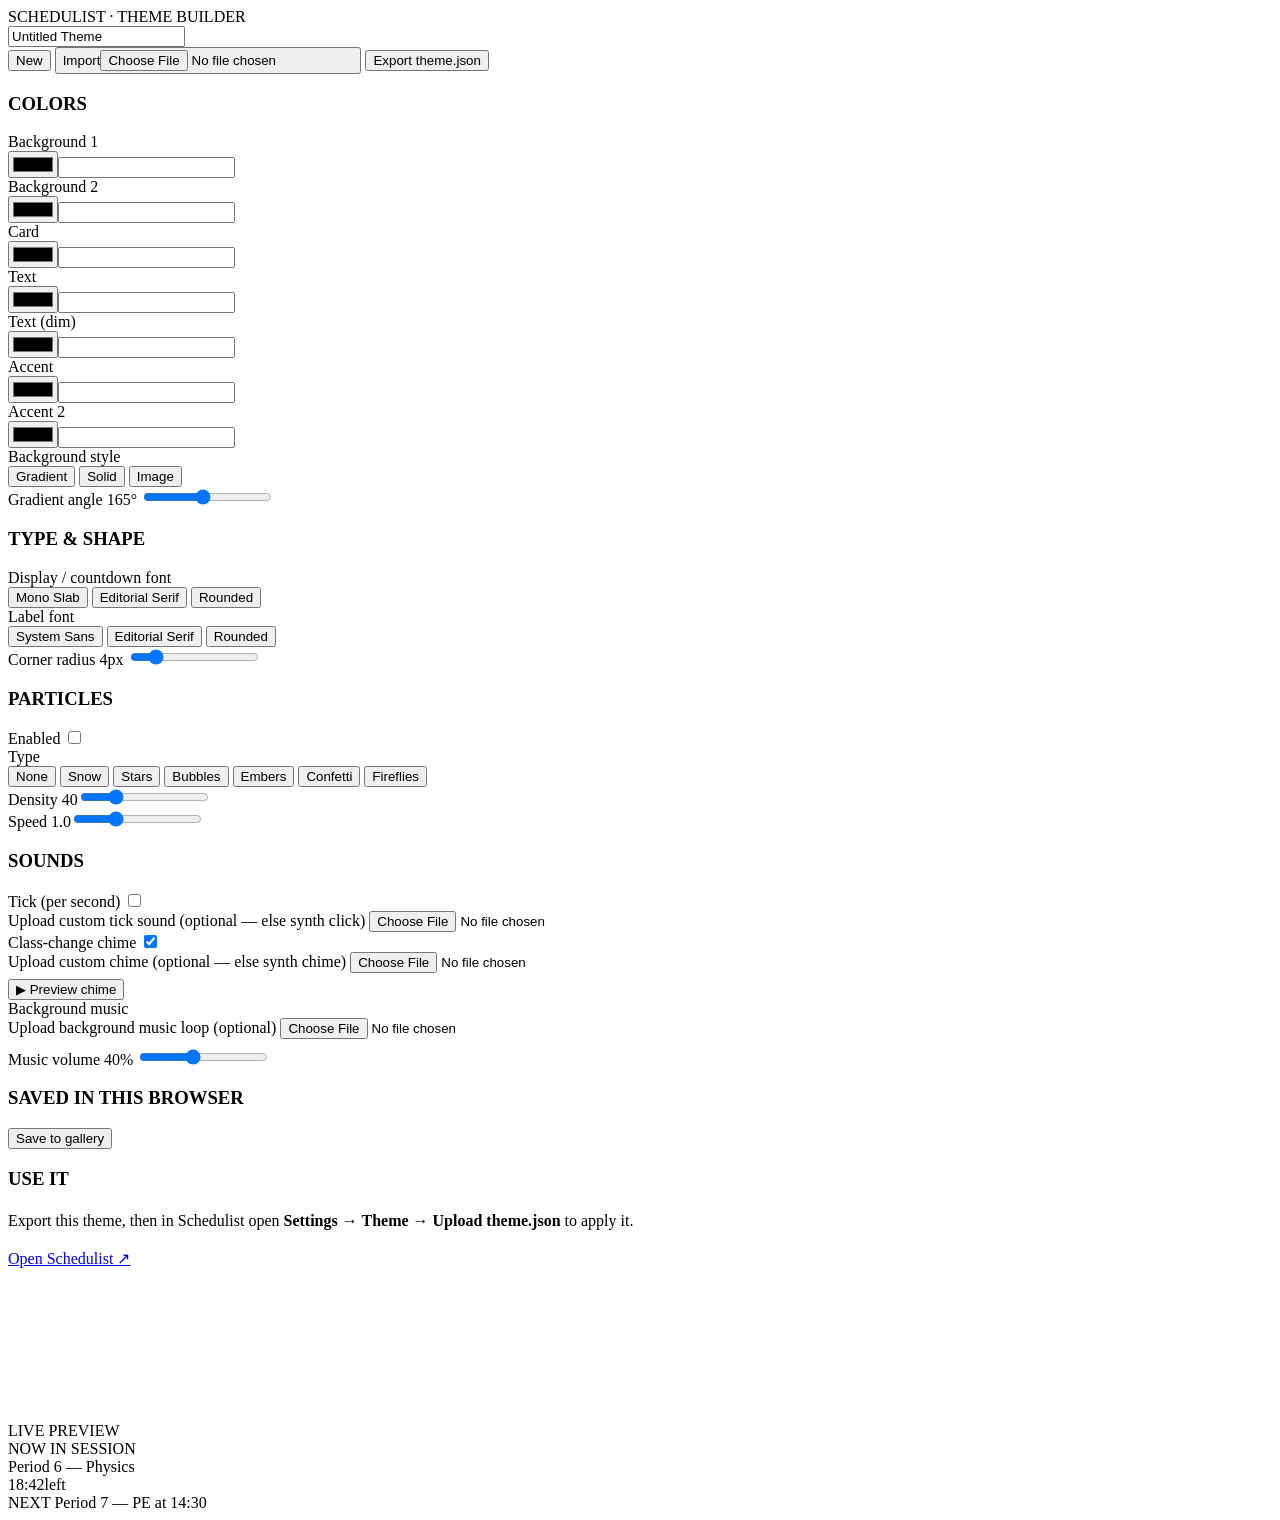
==== theme-builder.html @ 71b68a85 "Add files via upload" ====
<!doctype html>
<html lang="en">
<head>
<meta charset="utf-8">
<meta name="viewport" content="width=device-width, initial-scale=1">
<title>Schedulist — Theme Builder</title>
<link rel="stylesheet" href="css/style.css">
<link rel="stylesheet" href="css/theme-builder.css">
</head>
<body class="bg-gradient">
<div class="builder">

  <!-- ===== CONTROLS ===== -->
  <div class="controls">
    <div class="controls-header">
      <div class="kicker">SCHEDULIST · THEME BUILDER</div>
      <input type="text" id="themeName" class="theme-name-input" value="Untitled Theme">
      <div class="btn-row">
        <button class="btn small" id="newThemeBtn">New</button>
        <button class="btn file-btn small">Import<input type="file" id="importFile" accept=".json"></button>
        <button class="btn primary small" id="exportBtn">Export theme.json</button>
      </div>
    </div>

    <div class="section">
      <h3>COLORS</h3>
      <div class="two-col">
        <div class="field"><label>Background 1</label><div class="color-field"><input type="color" id="c_bg1"><input type="text" id="c_bg1_hex"></div></div>
        <div class="field"><label>Background 2</label><div class="color-field"><input type="color" id="c_bg2"><input type="text" id="c_bg2_hex"></div></div>
        <div class="field"><label>Card</label><div class="color-field"><input type="color" id="c_card"><input type="text" id="c_card_hex"></div></div>
        <div class="field"><label>Text</label><div class="color-field"><input type="color" id="c_text"><input type="text" id="c_text_hex"></div></div>
        <div class="field"><label>Text (dim)</label><div class="color-field"><input type="color" id="c_textDim"><input type="text" id="c_textDim_hex"></div></div>
        <div class="field"><label>Accent</label><div class="color-field"><input type="color" id="c_accent"><input type="text" id="c_accent_hex"></div></div>
        <div class="field"><label>Accent 2</label><div class="color-field"><input type="color" id="c_accent2"><input type="text" id="c_accent2_hex"></div></div>
      </div>
      <div class="field">
        <label>Background style</label>
        <div class="chip-row" id="bgTypeChips">
          <button class="chip" data-v="gradient">Gradient</button>
          <button class="chip" data-v="solid">Solid</button>
          <button class="chip" data-v="image">Image</button>
        </div>
      </div>
      <div class="field" id="gradAngleField">
        <label>Gradient angle <span class="range-value" id="angleVal">165°</span></label>
        <input type="range" id="bgAngle" min="0" max="360" value="165">
      </div>
      <div class="field" id="bgImageField" style="display:none;">
        <div class="upload-drop" id="bgImageDrop">
          Click or drop a background image
          <input type="file" id="bgImageFile" accept="image/*">
          <img id="bgImageThumb" class="thumb-preview" style="display:none;">
        </div>
        <div class="field" style="margin-top:8px;">
          <label>Dim overlay <span class="range-value" id="dimVal">0%</span></label>
          <input type="range" id="bgDim" min="0" max="80" value="0">
        </div>
      </div>
    </div>

    <div class="section">
      <h3>TYPE &amp; SHAPE</h3>
      <div class="field">
        <label>Display / countdown font</label>
        <div class="chip-row" id="fontDisplayChips">
          <button class="chip" data-v="mono-slab">Mono Slab</button>
          <button class="chip" data-v="serif-editorial">Editorial Serif</button>
          <button class="chip" data-v="rounded-friendly">Rounded</button>
        </div>
      </div>
      <div class="field">
        <label>Label font</label>
        <div class="chip-row" id="fontLabelChips">
          <button class="chip" data-v="system-sans">System Sans</button>
          <button class="chip" data-v="serif-editorial">Editorial Serif</button>
          <button class="chip" data-v="rounded-friendly">Rounded</button>
        </div>
      </div>
      <div class="field">
        <label>Corner radius <span class="range-value" id="radiusVal">4px</span></label>
        <input type="range" id="radius" min="0" max="24" value="4">
      </div>
    </div>

    <div class="section">
      <h3>PARTICLES</h3>
      <div class="row"><span class="label">Enabled</span>
        <label class="switch"><input type="checkbox" id="particlesEnabled"><span class="slider"></span></label>
      </div>
      <div class="field">
        <label>Type</label>
        <div class="chip-row" id="particleTypeChips">
          <button class="chip" data-v="none">None</button>
          <button class="chip" data-v="snow">Snow</button>
          <button class="chip" data-v="stars">Stars</button>
          <button class="chip" data-v="bubbles">Bubbles</button>
          <button class="chip" data-v="embers">Embers</button>
          <button class="chip" data-v="confetti">Confetti</button>
          <button class="chip" data-v="fireflies">Fireflies</button>
        </div>
      </div>
      <div class="two-col">
        <div class="field"><label>Density <span class="range-value" id="densityVal">40</span></label><input type="range" id="particleDensity" min="4" max="150" value="40"></div>
        <div class="field"><label>Speed <span class="range-value" id="speedVal">1.0</span></label><input type="range" id="particleSpeed" min="1" max="30" value="10"></div>
      </div>
    </div>

    <div class="section">
      <h3>SOUNDS</h3>
      <div class="field">
        <div class="sound-row">
          <span class="name">Tick (per second)</span>
          <label class="switch"><input type="checkbox" id="tickEnabled"><span class="slider"></span></label>
        </div>
        <div class="upload-drop" id="tickDrop">Upload custom tick sound (optional — else synth click)
          <input type="file" id="tickFile" accept="audio/*">
        </div>
        <audio class="mini" id="tickPreview" controls style="display:none;margin-top:6px;"></audio>
      </div>
      <div class="field">
        <div class="sound-row">
          <span class="name">Class-change chime</span>
          <label class="switch"><input type="checkbox" id="chimeEnabled" checked><span class="slider"></span></label>
        </div>
        <div class="upload-drop" id="chimeDrop">Upload custom chime (optional — else synth chime)
          <input type="file" id="chimeFile" accept="audio/*">
        </div>
        <audio class="mini" id="chimePreview" controls style="display:none;margin-top:6px;"></audio>
        <button class="mini-btn" id="previewChimeBtn" style="margin-top:6px;">▶ Preview chime</button>
      </div>
      <div class="field">
        <div class="sound-row">
          <span class="name">Background music</span>
        </div>
        <div class="upload-drop" id="musicDrop">Upload background music loop (optional)
          <input type="file" id="musicFile" accept="audio/*">
        </div>
        <audio class="mini" id="musicPreview" controls style="display:none;margin-top:6px;"></audio>
        <div class="field" style="margin-top:8px;">
          <label>Music volume <span class="range-value" id="volVal">40%</span></label>
          <input type="range" id="musicVolume" min="0" max="100" value="40">
        </div>
      </div>
    </div>

    <div class="section">
      <h3>SAVED IN THIS BROWSER</h3>
      <div class="gallery-list" id="galleryList"></div>
      <div class="btn-row" style="margin-top:10px;">
        <button class="btn small" id="saveGalleryBtn">Save to gallery</button>
      </div>
    </div>

    <div class="section">
      <h3>USE IT</h3>
      <p class="hint" style="line-height:1.5;">Export this theme, then in Schedulist open <strong>Settings → Theme → Upload theme.json</strong> to apply it.</p>
      <a class="btn small" href="index.html" target="_blank">Open Schedulist ↗</a>
    </div>
  </div>

  <!-- ===== PREVIEW ===== -->
  <div class="preview-pane" id="previewPane">
    <div id="bgImageLayer" aria-hidden="true"></div>
    <div id="bgDimLayer" aria-hidden="true"></div>
    <div id="particleCanvasWrap" aria-hidden="true"><canvas id="particleCanvas"></canvas></div>
    <div class="preview-inner">
      <div class="preview-note">LIVE PREVIEW</div>
      <div class="app" style="justify-content:center;">
        <div class="board">
          <div class="state-strip">NOW IN SESSION</div>
          <div class="period-name">Period 6 — Physics</div>
          <div class="countdown-wrap"><div class="countdown" id="previewCountdown">18:42<span class="unit">left</span></div></div>
          <div class="progress-track"><div class="progress-fill" style="width:62%;"></div></div>
          <div class="up-next"><span class="label">NEXT</span> <span class="name">Period 7 — PE at 14:30</span></div>
        </div>
      </div>
    </div>
  </div>
</div>

<script src="js/theme.js"></script>
<script src="js/particles.js"></script>
<script src="js/theme-builder.js"></script>
</body>
</html>
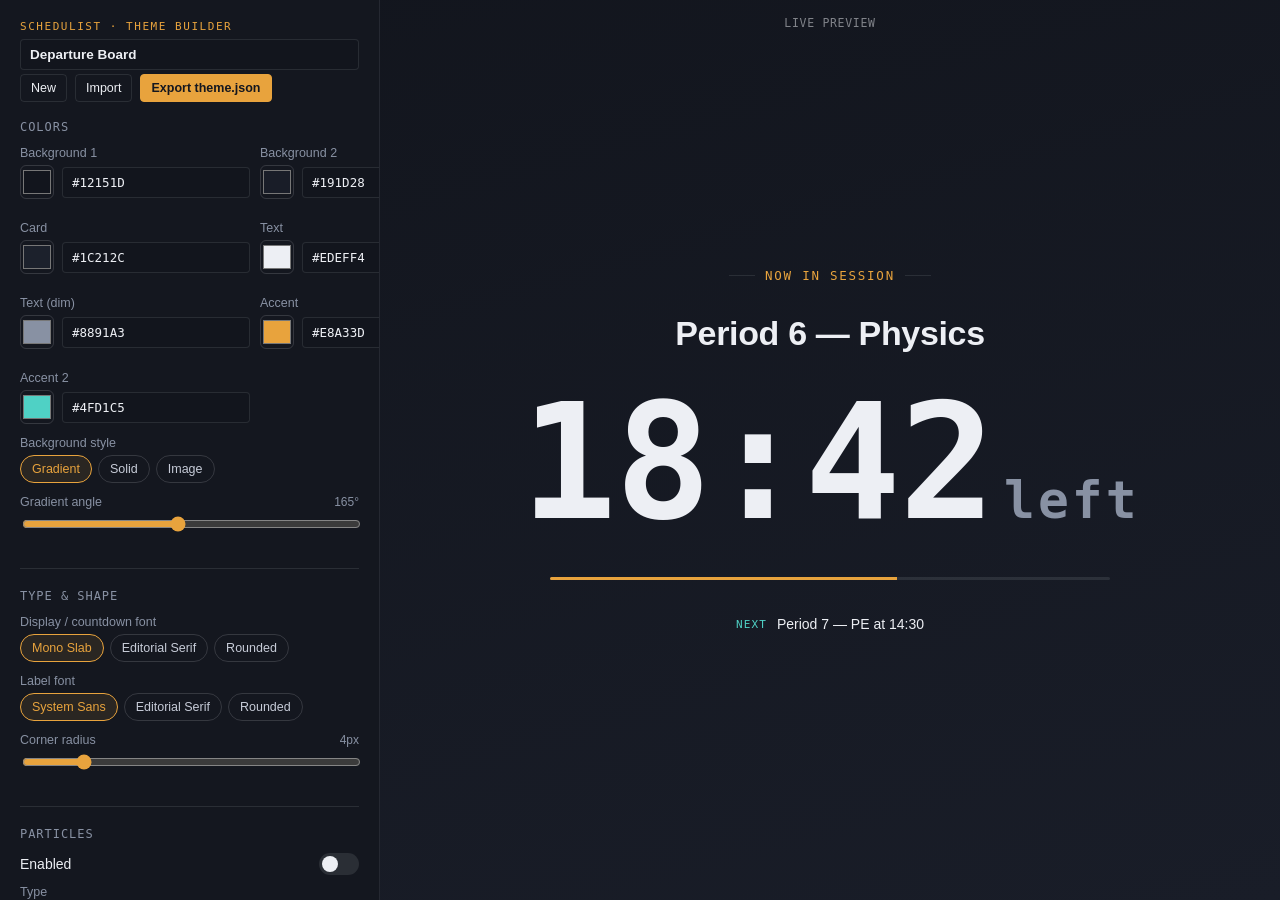
==== commit c5f3624f: "Add files via upload" ====
--- a/theme-builder.html
+++ b/theme-builder.html
@@ -106,6 +106,19 @@
     </div>
 
     <div class="section">
+      <h3>TICK ANIMATION</h3>
+      <div class="field">
+        <label>How the countdown updates each second</label>
+        <div class="chip-row" id="tickStyleChips">
+          <button class="chip" data-v="none">None</button>
+          <button class="chip" data-v="squash">Squash</button>
+          <button class="chip" data-v="rotational">Rotational</button>
+        </div>
+      </div>
+      <button class="mini-btn" id="previewTickBtn" type="button">▶ Preview tick</button>
+    </div>
+
+    <div class="section">
       <h3>SOUNDS</h3>
       <div class="field">
         <div class="sound-row">
--- a/css/style.css
+++ b/css/style.css
@@ -0,0 +1,247 @@
+:root {
+  --c-bg1: #12151D;
+  --c-bg2: #191D28;
+  --c-card: #1C212C;
+  --c-border: rgba(237,239,244,0.10);
+  --c-text: #EDEFF4;
+  --c-text-dim: #8891A3;
+  --c-accent: #E8A33D;
+  --c-accent2: #4FD1C5;
+  --c-progress-track: rgba(237,239,244,0.10);
+  --radius: 4px;
+  --font-display: 'JetBrains Mono','Space Mono','SF Mono','Cascadia Code','Roboto Mono',ui-monospace,monospace;
+  --font-label: -apple-system,BlinkMacSystemFont,'Segoe UI',Roboto,'Helvetica Neue',Arial,sans-serif;
+  --bg-angle: 165deg;
+}
+
+* { box-sizing: border-box; }
+html, body { height: 100%; }
+body {
+  margin: 0;
+  min-height: 100vh;
+  font-family: var(--font-label);
+  color: var(--c-text);
+  background: var(--c-bg1);
+  overflow-x: hidden;
+  -webkit-font-smoothing: antialiased;
+}
+body.bg-gradient { background: linear-gradient(var(--bg-angle), var(--c-bg1), var(--c-bg2)); }
+body.bg-solid { background: var(--c-bg1); }
+
+#bgImageLayer {
+  position: fixed; inset: 0; z-index: 0;
+  background-position: center; background-repeat: no-repeat;
+  opacity: 0; transition: opacity .6s ease;
+  pointer-events: none;
+}
+#bgDimLayer {
+  position: fixed; inset: 0; z-index: 1;
+  background: #000; opacity: 0; pointer-events: none;
+  transition: opacity .4s ease;
+}
+#particleCanvasWrap {
+  position: fixed; inset: 0; z-index: 2; pointer-events: none;
+}
+#particleCanvas { display: block; width: 100%; height: 100%; }
+
+a { color: inherit; }
+
+.app {
+  position: relative; z-index: 3;
+  min-height: 100vh;
+  display: flex; flex-direction: column;
+  padding: clamp(16px, 3vw, 40px);
+}
+
+/* ---------- Top bar ---------- */
+.topbar {
+  display: flex; align-items: center; justify-content: space-between;
+  gap: 16px; margin-bottom: clamp(24px, 4vw, 48px);
+}
+.brand { display: flex; align-items: baseline; gap: 10px; }
+.brand-mark {
+  font-family: var(--font-display);
+  font-size: 15px; letter-spacing: 0.08em;
+  color: var(--c-accent); border: 1px solid var(--c-border);
+  border-radius: var(--radius); padding: 3px 8px;
+}
+.brand-name { font-size: 15px; color: var(--c-text-dim); letter-spacing: 0.02em; }
+.clock-block { text-align: right; }
+.clock-time {
+  font-family: var(--font-display); font-size: clamp(18px, 2.4vw, 26px);
+  letter-spacing: 0.02em; font-variant-numeric: tabular-nums;
+}
+.clock-date { font-size: 12.5px; color: var(--c-text-dim); margin-top: 2px; }
+
+.topbar-actions { display: flex; gap: 8px; align-items: center; }
+.icon-btn {
+  background: transparent; border: 1px solid var(--c-border); color: var(--c-text-dim);
+  width: 36px; height: 36px; border-radius: var(--radius);
+  display: flex; align-items: center; justify-content: center;
+  cursor: pointer; transition: border-color .15s ease, color .15s ease;
+}
+.icon-btn:hover { color: var(--c-text); border-color: var(--c-accent); }
+.icon-btn svg { width: 17px; height: 17px; }
+
+/* ---------- Main status board ---------- */
+.board {
+  flex: 1; display: flex; flex-direction: column; align-items: center;
+  justify-content: center; gap: clamp(18px, 3vw, 30px);
+  text-align: center;
+}
+.state-strip {
+  display: flex; align-items: center; gap: 10px;
+  font-family: var(--font-display); font-size: 12.5px; letter-spacing: 0.14em;
+  color: var(--c-accent);
+}
+.state-strip::before, .state-strip::after {
+  content: ''; width: 26px; height: 1px; background: var(--c-border);
+}
+.period-name {
+  font-size: clamp(20px, 3.4vw, 34px); font-weight: 600; letter-spacing: -0.01em;
+  max-width: 900px; line-height: 1.2;
+}
+.period-name .dim { color: var(--c-text-dim); font-weight: 400; }
+
+.countdown-wrap { position: relative; display: inline-block; }
+.countdown {
+  font-family: var(--font-display); font-variant-numeric: tabular-nums;
+  font-size: clamp(64px, 14vw, 160px); font-weight: 700; letter-spacing: -0.01em;
+  line-height: 1; color: var(--c-text);
+}
+.countdown .unit { font-size: 0.32em; color: var(--c-text-dim); margin-left: 10px; letter-spacing: 0.06em; }
+.countdown.flip { animation: flip 0.28s ease; }
+@keyframes flip {
+  0% { transform: scaleY(1); }
+  45% { transform: scaleY(0.28); opacity: .55; }
+  100% { transform: scaleY(1); opacity: 1; }
+}
+@media (prefers-reduced-motion: reduce) { .countdown.flip { animation: none; } }
+
+.progress-track {
+  width: min(560px, 80vw); height: 3px; background: var(--c-progress-track);
+  border-radius: 2px; overflow: hidden; margin-top: 4px;
+}
+.progress-fill { height: 100%; background: var(--c-accent); width: 0%; transition: width 1s linear; }
+
+.up-next {
+  display: flex; align-items: center; gap: 10px; color: var(--c-text-dim);
+  font-size: 14px; margin-top: 6px;
+}
+.up-next .label { font-family: var(--font-display); font-size: 11px; letter-spacing: 0.1em; color: var(--c-accent2); }
+.up-next .name { color: var(--c-text); }
+
+/* ---------- Today strip (bottom timetable) ---------- */
+.today-strip {
+  margin-top: clamp(24px, 4vw, 40px);
+  border-top: 1px solid var(--c-border);
+  padding-top: 14px;
+}
+.today-strip-label {
+  font-family: var(--font-display); font-size: 11px; letter-spacing: 0.12em;
+  color: var(--c-text-dim); margin-bottom: 10px;
+}
+.today-rows { display: flex; flex-direction: column; gap: 0; max-height: 220px; overflow-y: auto; }
+.today-row {
+  display: grid; grid-template-columns: 96px 1fr auto; gap: 14px;
+  align-items: center; padding: 7px 4px; border-radius: var(--radius);
+  font-size: 13.5px; color: var(--c-text-dim);
+}
+.today-row .t { font-family: var(--font-display); font-variant-numeric: tabular-nums; }
+.today-row .n { color: var(--c-text); text-align: left; }
+.today-row .k { font-size: 11px; text-transform: lowercase; color: var(--c-text-dim); }
+.today-row.current { background: rgba(232,163,61,0.08); color: var(--c-text); }
+.today-row.current .t { color: var(--c-accent); }
+.today-row.done { opacity: 0.45; }
+
+.today-strip::-webkit-scrollbar { width: 6px; }
+.today-strip *::-webkit-scrollbar { width: 6px; }
+.today-rows::-webkit-scrollbar-thumb { background: var(--c-border); border-radius: 3px; }
+
+/* ---------- Modal (settings) ---------- */
+.modal-backdrop {
+  position: fixed; inset: 0; background: rgba(6,7,10,0.6); backdrop-filter: blur(3px);
+  z-index: 10; display: flex; align-items: center; justify-content: center;
+  padding: 20px; opacity: 0; pointer-events: none; transition: opacity .18s ease;
+}
+.modal-backdrop.open { opacity: 1; pointer-events: auto; }
+.modal {
+  background: var(--c-card); border: 1px solid var(--c-border); border-radius: calc(var(--radius) + 4px);
+  width: min(520px, 100%); max-height: 86vh; overflow-y: auto;
+  padding: 22px 22px 26px;
+}
+.modal h2 { margin: 0 0 4px; font-size: 17px; }
+.modal .sub { color: var(--c-text-dim); font-size: 13px; margin: 0 0 20px; }
+.section { margin-bottom: 20px; padding-bottom: 20px; border-bottom: 1px solid var(--c-border); }
+.section:last-of-type { border-bottom: none; margin-bottom: 4px; padding-bottom: 0; }
+.section h3 { font-size: 12px; letter-spacing: 0.08em; color: var(--c-text-dim); margin: 0 0 12px; font-family: var(--font-display); font-weight: 500; }
+.row { display: flex; align-items: center; justify-content: space-between; gap: 12px; margin-bottom: 10px; }
+.row:last-child { margin-bottom: 0; }
+.row .label { font-size: 14px; }
+.row .hint { font-size: 12px; color: var(--c-text-dim); margin-top: 2px; }
+
+.btn {
+  font-family: var(--font-label); font-size: 13.5px; padding: 8px 14px;
+  border-radius: var(--radius); border: 1px solid var(--c-border);
+  background: transparent; color: var(--c-text); cursor: pointer;
+  transition: border-color .15s ease, background .15s ease;
+}
+.btn:hover { border-color: var(--c-accent); }
+.btn.primary { background: var(--c-accent); color: #14171F; border-color: var(--c-accent); font-weight: 600; }
+.btn.primary:hover { filter: brightness(1.08); }
+.btn.small { padding: 6px 10px; font-size: 12.5px; }
+.btn-row { display: flex; gap: 8px; flex-wrap: wrap; }
+
+.file-btn { position: relative; overflow: hidden; }
+.file-btn input[type=file] { position: absolute; inset: 0; opacity: 0; cursor: pointer; }
+
+.switch { position: relative; width: 40px; height: 22px; flex-shrink: 0; }
+.switch input { opacity: 0; width: 0; height: 0; }
+.slider {
+  position: absolute; inset: 0; background: var(--c-border); border-radius: 22px;
+  cursor: pointer; transition: background .15s ease;
+}
+.slider::before {
+  content: ''; position: absolute; width: 16px; height: 16px; left: 3px; top: 3px;
+  background: var(--c-text); border-radius: 50%; transition: transform .15s ease;
+}
+.switch input:checked + .slider { background: var(--c-accent); }
+.switch input:checked + .slider::before { transform: translateX(18px); background: #14171F; }
+
+select, input[type=text] {
+  font-family: var(--font-label); background: var(--c-bg1); color: var(--c-text);
+  border: 1px solid var(--c-border); border-radius: var(--radius); padding: 7px 9px; font-size: 13.5px;
+}
+
+.preset-grid { display: grid; grid-template-columns: repeat(2, 1fr); gap: 8px; }
+.preset-swatch {
+  border: 1px solid var(--c-border); border-radius: var(--radius); padding: 10px;
+  cursor: pointer; text-align: left; background: none;
+}
+.preset-swatch:hover { border-color: var(--c-accent); }
+.preset-swatch.active { border-color: var(--c-accent); box-shadow: 0 0 0 1px var(--c-accent); }
+.preset-dots { display: flex; gap: 4px; margin-bottom: 8px; }
+.preset-dots span { width: 12px; height: 12px; border-radius: 3px; display: inline-block; }
+.preset-swatch .pname { font-size: 12.5px; color: var(--c-text); }
+
+.modal-close { float: right; }
+
+.status-msg { font-size: 12.5px; color: var(--c-accent2); margin-top: 8px; min-height: 16px; }
+.status-msg.err { color: #FF7A7A; }
+
+.kiosk .topbar, .kiosk .today-strip { display: none; }
+.kiosk .board { gap: clamp(24px, 4vw, 46px); }
+
+@media (max-width: 560px) {
+  .today-row { grid-template-columns: 78px 1fr; }
+  .today-row .k { display: none; }
+  .clock-date { display: none; }
+  .brand-name { display: none; }
+}
+
+.visually-hidden {
+  position: absolute; width: 1px; height: 1px; overflow: hidden;
+  clip: rect(0,0,0,0); white-space: nowrap;
+}
+
+:focus-visible { outline: 2px solid var(--c-accent2); outline-offset: 2px; }
--- a/css/theme-builder.css
+++ b/css/theme-builder.css
@@ -0,0 +1,87 @@
+body { background: #0D0F14; }
+
+.builder {
+  display: grid;
+  grid-template-columns: 380px 1fr;
+  min-height: 100vh;
+}
+@media (max-width: 900px) {
+  .builder { grid-template-columns: 1fr; }
+}
+
+.controls {
+  background: #14171F;
+  border-right: 1px solid rgba(237,239,244,0.08);
+  padding: 20px 20px 60px;
+  overflow-y: auto;
+  max-height: 100vh;
+}
+.controls-header { margin-bottom: 18px; }
+.controls-header .kicker {
+  font-family: var(--font-display, monospace); font-size: 11px; letter-spacing: 0.14em;
+  color: #E8A33D; margin-bottom: 6px;
+}
+.theme-name-input {
+  width: 100%; font-size: 18px; font-weight: 600; background: transparent;
+  border: none; border-bottom: 1px solid rgba(237,239,244,0.15); color: #EDEFF4;
+  padding: 4px 0 8px; margin-bottom: 4px;
+}
+.theme-name-input:focus { outline: none; border-color: #E8A33D; }
+
+.field { margin-bottom: 12px; }
+.field label { display: block; font-size: 12.5px; color: #8891A3; margin-bottom: 5px; }
+.field-row { display: flex; gap: 10px; align-items: center; }
+.color-field { display: flex; align-items: center; gap: 8px; }
+.color-field input[type=color] {
+  width: 34px; height: 34px; padding: 0; border: 1px solid rgba(237,239,244,0.15);
+  border-radius: 6px; background: none; cursor: pointer;
+}
+.color-field input[type=text] { flex: 1; font-family: var(--font-display, monospace); font-size: 12.5px; }
+
+.two-col { display: grid; grid-template-columns: 1fr 1fr; gap: 10px; }
+
+input[type=range] { width: 100%; accent-color: #E8A33D; }
+.range-value { font-size: 12px; color: #8891A3; float: right; }
+
+.chip-row { display: flex; flex-wrap: wrap; gap: 6px; }
+.chip {
+  font-size: 12.5px; padding: 6px 11px; border-radius: 20px; cursor: pointer;
+  border: 1px solid rgba(237,239,244,0.15); color: #C7CCD8; background: none;
+}
+.chip.active { border-color: #E8A33D; color: #E8A33D; background: rgba(232,163,61,0.1); }
+
+.sound-row { display: flex; align-items: center; gap: 8px; margin-bottom: 8px; }
+.sound-row .name { flex: 1; font-size: 13px; color: #C7CCD8; }
+audio.mini { height: 30px; max-width: 150px; }
+
+.gallery-list { display: flex; flex-direction: column; gap: 6px; max-height: 160px; overflow-y: auto; }
+.gallery-item {
+  display: flex; align-items: center; justify-content: space-between;
+  padding: 7px 9px; border: 1px solid rgba(237,239,244,0.1); border-radius: 6px; font-size: 13px;
+}
+.gallery-item button { background: none; border: none; color: #8891A3; cursor: pointer; font-size: 12px; }
+.gallery-item button:hover { color: #FF7A7A; }
+
+/* ---- Preview pane ---- */
+.preview-pane {
+  position: relative; overflow: hidden;
+  display: flex; align-items: center; justify-content: center;
+}
+.preview-inner { width: 100%; height: 100%; position: relative; }
+.preview-note {
+  position: absolute; top: 16px; left: 50%; transform: translateX(-50%);
+  font-size: 11.5px; color: rgba(237,239,244,0.5); letter-spacing: 0.06em;
+  font-family: var(--font-display, monospace); z-index: 5;
+}
+
+.upload-drop {
+  border: 1px dashed rgba(237,239,244,0.2); border-radius: 8px; padding: 14px;
+  text-align: center; font-size: 12.5px; color: #8891A3; cursor: pointer;
+  position: relative; overflow: hidden;
+}
+.upload-drop input { position: absolute; inset: 0; opacity: 0; cursor: pointer; }
+.upload-drop.has-file { border-style: solid; border-color: #4FD1C5; color: #EDEFF4; }
+.thumb-preview { max-width: 100%; max-height: 90px; border-radius: 6px; margin-top: 8px; }
+
+.mini-btn { background:none; border:1px solid rgba(237,239,244,0.15); color:#8891A3; border-radius:6px; font-size:12px; padding:4px 8px; cursor:pointer; }
+.mini-btn:hover { color:#EDEFF4; border-color:#E8A33D; }
